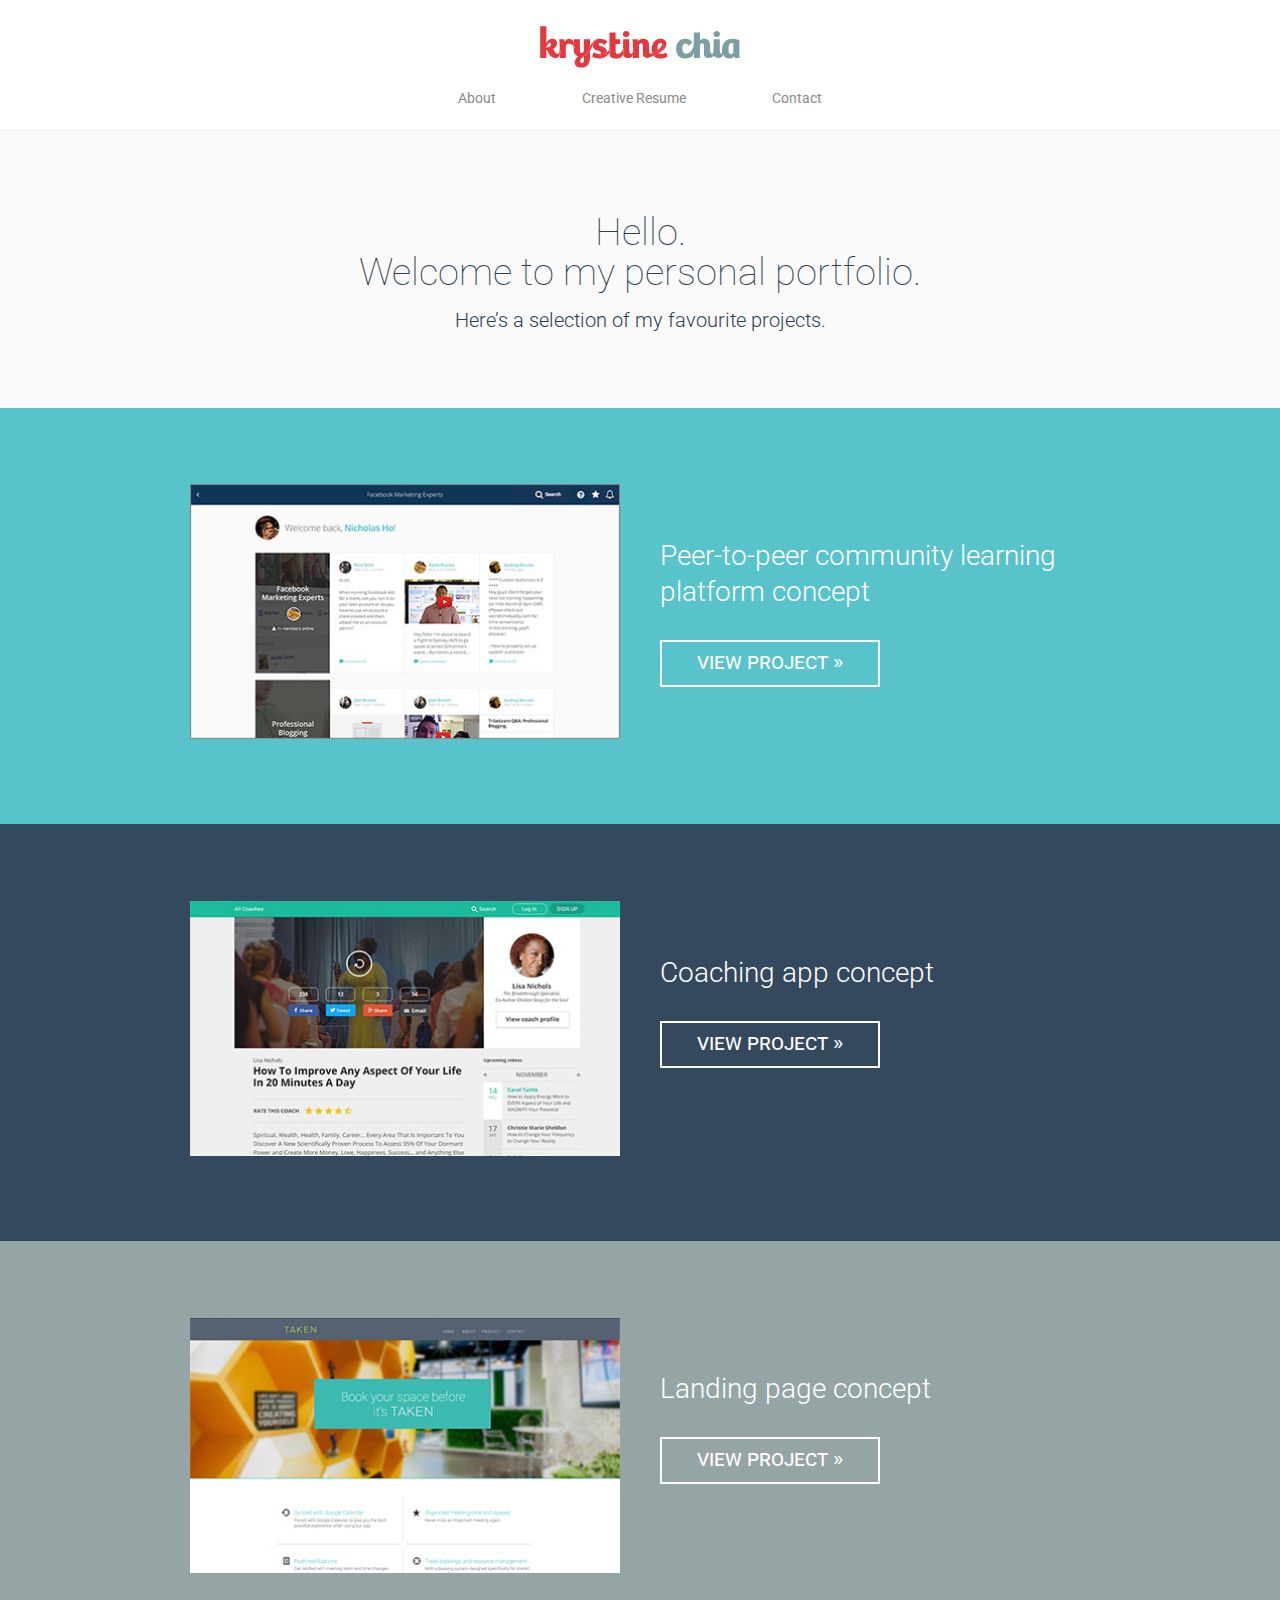
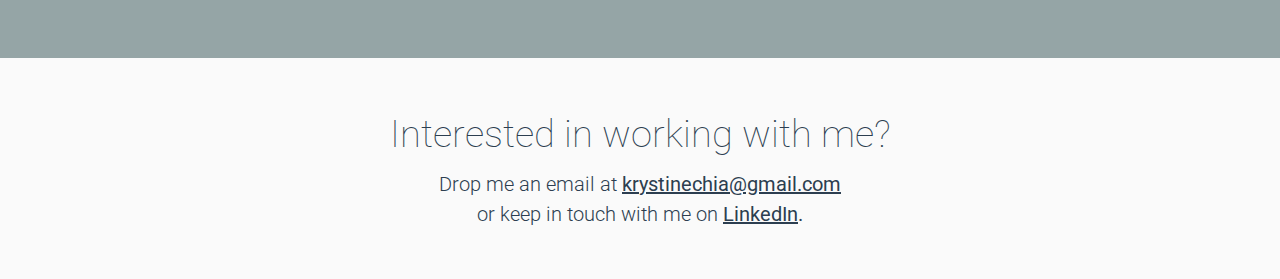
==== index.html @ 2ba866c7 "Added site" ====
<!doctype html>
<html>
  <head>
    <meta charset="utf-8">
    <meta http-equiv="X-UA-Compatible" content="chrome=1">
    <title>Krystine Chia's Portfolio</title>

    <link rel="stylesheet" href="stylesheets/style.css">

    <meta name="viewport" content="width=device-width">
    <!--[if lt IE 9]>
    <script src="//html5shiv.googlecode.com/svn/trunk/html5.js"></script>
    <![endif]-->
  </head>
  <body>




  <div class="wrapper">

    <div class="header">

      <div class="center">

        <div class="header-nav">

          <a href="http://www.krystinechia.com"><img src="/assets/images/name.svg" class="header-logo"></a>

          <ul>

            <li><a href="about">About</a></li>

            <li><a href="resume">Creative Resume</a></li>

            <li><a href="contact">Contact</a></li>

          </ul>

        </div>

      </div>

    </div>



    <div class="intro">

      <div class="center">

        <h1>Hello.<span>Welcome to my personal portfolio.</span></h1>

        <h3>Here’s a selection of my favourite projects.</h3>

      </div>

    </div>



    <div class="project community-platform">

      <div class="container">


        <div class="col-left">

        <img src="/assets/images/project-1.jpg"></img>

        </div>


        <div class="col-right">

          <h2>Peer-to-peer community learning platform concept</h2>

          <a href="/community-platform"><div class="viewbtn">view project &raquo;</div></a>
          
        </div>


      </div>

    </div>




    <div class="project coaching-app">

      <div class="container">


        <div class="col-left">

          <img src="/assets/images/project-2.jpg">

        </div>


        <div class="col-right">

          <h2>Coaching app concept</h2>

          <a href="/coaching-app"><div class="viewbtn">view project &raquo;</div></a>

        </div>


      </div>

    </div>


    <div class="project landing-page">

      <div class="container">


        <div class="col-left">

          <img src="/assets/images/project-3.jpg">

        </div>


        <div class="col-right title">

            <h2>Landing page concept</h2>

            <a href="/landing-page"><div class="viewbtn">view project &raquo;</div></a>

        </div>


      </div>

    </div>


    <div class="contact">

      <h1>Interested in working with me?</h1>

      <h3>Drop me an email at <span class="bold"><a href="mailto:krystinechia@gmail.com" target="_self">krystinechia@gmail.com</a></span><br>or keep in touch with me on <span class="bold"><a href="https://my.linkedin.com/in/krystine-chia-1a498068" target="_blank">LinkedIn</a>.</span></h3>

    </div>

    






  </div>




    
  </body>
</html>
---- stylesheets/style.css ----
@import url(https://fonts.googleapis.com/css?family=Roboto:100,200,300,400,100italic,300italic);
@import "style.css" screen;
/* Font Variables */
/*************************** DO NOT CHANGE ANYTHING FROM HERE ***************************/
/*************************** DO NOT CHANGE ANYTHING FROM HERE ***************************/
/*************************** Mixins ***************************/
/* line 41, sass/style.scss */
html > body {
  background-color: #fafafa;
  width: 100%;
  font-family: "Roboto", sans-serif;
  font-style: normal;
  font-size: 16px;
  font-size: 1.6rem;
  margin: 0;
  line-height: 160%;
  filter: normal;
  -webkit-font-smoothing: antialiased !important;
  -moz-osx-font-smoothing: grayscale;
}

/* line 57, sass/style.scss */
span {
  display: block;
}

/* line 61, sass/style.scss */
h1 {
  font-size: 28px;
  font-size: 28/strip-units(16px)rem;
  line-height: 32px;
  font-weight: 100;
  color: #2c3e50;
}
@media screen and (min-width: 768px) {
  /* line 61, sass/style.scss */
  h1 {
    font-size: 34px;
    font-size: 34/strip-units(16px)rem;
    line-height: 36px;
  }
}
@media screen and (min-width: 980px) {
  /* line 61, sass/style.scss */
  h1 {
    font-size: 38px;
    font-size: 38/strip-units(16px)rem;
    line-height: 40px;
  }
}

/* line 78, sass/style.scss */
h2 {
  font-size: 18px;
  font-size: 18/strip-units(16px)rem;
  line-height: 30px;
  font-weight: 300;
  color: #FFF;
}
@media screen and (min-width: 768px) {
  /* line 78, sass/style.scss */
  h2 {
    font-size: 26px;
    font-size: 26/strip-units(16px)rem;
    line-height: 32px;
  }
}
@media screen and (min-width: 980px) {
  /* line 78, sass/style.scss */
  h2 {
    font-size: 28px;
    font-size: 28/strip-units(16px)rem;
    line-height: 36px;
  }
}

/* line 96, sass/style.scss */
h3 {
  font-size: 16px;
  font-size: 16/strip-units(16px)rem;
  line-height: 24px !important;
  font-weight: 300;
  color: #2c3e50;
}
@media screen and (min-width: 980px) {
  /* line 96, sass/style.scss */
  h3 {
    font-size: 20px;
    font-size: 20/strip-units(16px)rem;
    line-height: 28px;
  }
}

/* line 108, sass/style.scss */
h4 {
  font-size: 14px;
  font-size: 14/strip-units(16px)rem;
  line-height: 20px;
  font-weight: 300;
  color: #2c3e50;
}

/* line 115, sass/style.scss */
p {
  font-size: 16px;
  font-size: 16/strip-units(16px)rem;
  line-height: 24px;
  font-weight: 300;
  color: #2c3e50;
}
@media screen and (min-width: 980px) {
  /* line 115, sass/style.scss */
  p {
    font-size: 20px;
    font-size: 20/strip-units(16px)rem;
    line-height: 28px;
  }
}

/* line 127, sass/style.scss */
.wrapper {
  width: 100%;
}

/* line 131, sass/style.scss */
.coming-soon {
  font-size: 60px;
  font-size: 60/strip-units(16px)rem;
  font-weight: 100;
  color: #FFF;
  width: 100%;
  text-align: center;
  padding: 35% 0;
}

/* line 140, sass/style.scss */
.header {
  height: 125px;
  background: #FFF;
  border-bottom: 1px #ebebeb solid;
}
@media screen and (min-width: 480px) {
  /* line 140, sass/style.scss */
  .header {
    height: 130px;
  }
}

/* line 150, sass/style.scss */
.header-nav {
  width: 315px;
  margin: 0 auto;
}
@media screen and (min-width: 480px) {
  /* line 150, sass/style.scss */
  .header-nav {
    width: 450px;
  }
}
/* line 158, sass/style.scss */
.header-nav ul {
  display: flex;
  padding-left: 0;
  margin: 10px auto;
}
/* line 163, sass/style.scss */
.header-nav ul li {
  display: inline;
  font-size: 12px;
  font-size: 12/strip-units(16px)rem;
  margin: 0 auto;
  padding: 0 20px 0 20px;
}
@media screen and (min-width: 480px) {
  /* line 163, sass/style.scss */
  .header-nav ul li {
    padding: 0 30px 0 30px;
    font-size: 14px;
    font-size: 14/strip-units(16px)rem;
  }
}
/* line 174, sass/style.scss */
.header-nav ul li a {
  text-decoration: none;
  color: #8a8a8a;
  font-weight: 400;
}
/* line 180, sass/style.scss */
.header-nav ul li a:hover {
  text-decoration: underline;
  color: #34495e;
}
/* line 187, sass/style.scss */
.header-nav img.header-logo {
  position: relative;
  display: block;
  margin: 0 auto;
  padding: 20px 0 0 0;
  width: 60%;
}
@media screen and (min-width: 480px) {
  /* line 187, sass/style.scss */
  .header-nav img.header-logo {
    width: 200px;
    padding: 25px 0 0 0;
  }
}

@media screen and (min-width: 980px) {
  /* line 202, sass/style.scss */
  .center {
    width: 980px;
    margin: 0 auto;
  }
}

/* line 209, sass/style.scss */
.intro {
  text-align: center;
  padding: 4.36681% 20px 4.36681% 20px;
}
/* line 213, sass/style.scss */
.intro h3 {
  margin-top: -10px;
}

/* line 218, sass/style.scss */
.viewbtn {
  font-size: 22px;
  font-size: 22/strip-units(16px)rem;
  color: #FFF;
  width: 220px;
  height: 47px;
  border: 2px solid #FFF;
  text-align: center;
  font-variant: small-caps;
  vertical-align: middle;
  margin-top: 30px;
  -webkit-transition: all 0.3s;
  -moz-transition: all 0.3s;
  -o-transition: all 0.3s;
  transition: all 0.3s;
  -webkit-box-sizing: border-box;
  -moz-box-sizing: border-box;
  box-sizing: border-box;
}
@media screen and (max-width: 480px) {
  /* line 218, sass/style.scss */
  .viewbtn {
    margin: 0 auto;
  }
}
/* line 235, sass/style.scss */
.viewbtn:hover {
  text-decoration: none;
  background: #FFF;
  color: #2c3e50;
}

/* line 242, sass/style.scss */
.viewbtn-projects {
  font-size: 22px;
  font-size: 22/strip-units(16px)rem;
  color: #FFF;
  width: 220px;
  height: 47px;
  border: 2px solid #FFF;
  text-align: center;
  font-variant: small-caps;
  margin-top: 30px;
  text-decoration: none !important;
  display: block;
  margin: 100px auto 60px;
  -webkit-transition: all 0.3s;
  -moz-transition: all 0.3s;
  -o-transition: all 0.3s;
  transition: all 0.3s;
  -webkit-box-sizing: border-box;
  -moz-box-sizing: border-box;
  box-sizing: border-box;
}
/* line 256, sass/style.scss */
.viewbtn-projects:hover {
  text-decoration: none !important;
  background: #FFF;
  color: #2c3e50;
}

/* line 263, sass/style.scss */
.viewbtn-about {
  font-size: 22px;
  font-size: 22/strip-units(16px)rem;
  color: #2c3e50;
  width: 220px;
  height: 47px;
  border: 2px solid #2c3e50;
  text-align: center;
  font-variant: small-caps;
  margin-top: 30px;
  text-decoration: none !important;
  display: block;
  margin: 60px auto;
  -webkit-transition: all 0.3s;
  -moz-transition: all 0.3s;
  -o-transition: all 0.3s;
  transition: all 0.3s;
  -webkit-box-sizing: border-box;
  -moz-box-sizing: border-box;
  box-sizing: border-box;
}
/* line 277, sass/style.scss */
.viewbtn-about:hover {
  text-decoration: none !important;
  background: #2c3e50;
  color: #FFF;
}

/* line 284, sass/style.scss */
.bold {
  font-weight: 400;
  display: inline;
}

/* line 289, sass/style.scss */
.nomargin {
  margin: 0 !important;
}

/* line 295, sass/style.scss */
.about a {
  text-decoration: none;
}
/* line 299, sass/style.scss */
.about p {
  text-align: center;
}

/* line 305, sass/style.scss */
.project {
  width: 100%;
  height: auto;
  padding: 17% 0 17% 0;
}
/* line 310, sass/style.scss */
.project img {
  width: 100%;
}
@media screen and (min-width: 768px) {
  /* line 305, sass/style.scss */
  .project {
    padding: 9% 0 0 0;
    height: 260px;
  }
}
@media screen and (min-width: 980px) {
  /* line 305, sass/style.scss */
  .project {
    padding: 6% 0 0 0;
    height: 340px;
  }
}

/* line 325, sass/style.scss */
.community-platform {
  background: #58c3cb;
}

/* line 329, sass/style.scss */
.coaching-app {
  background: #34495e;
}

/* line 333, sass/style.scss */
.landing-page {
  background: #95a5a6;
}

/* line 337, sass/style.scss */
.container {
  width: 100%;
  margin: 0 auto;
}
@media screen and (min-width: 980px) {
  /* line 337, sass/style.scss */
  .container {
    width: 980px;
  }
}

/* line 346, sass/style.scss */
.col-left {
  width: 100%;
  padding: 0 20px 0 20px;
  -webkit-box-sizing: border-box;
  -moz-box-sizing: border-box;
  box-sizing: border-box;
}
@media screen and (min-width: 480px) {
  /* line 346, sass/style.scss */
  .col-left {
    width: 50%;
    float: left;
    padding: 0 20px 0 40px;
  }
}

/* line 358, sass/style.scss */
.col-right {
  width: 100%;
  -webkit-box-sizing: border-box;
  -moz-box-sizing: border-box;
  box-sizing: border-box;
  padding: 0 20px 0 20px;
}
/* line 363, sass/style.scss */
.col-right h2 {
  text-align: center;
}
/* line 367, sass/style.scss */
.col-right a {
  text-decoration: none;
}
@media screen and (min-width: 480px) {
  /* line 358, sass/style.scss */
  .col-right {
    width: 50%;
    display: inline-block;
    padding: 0 40px 0 20px;
  }
  /* line 376, sass/style.scss */
  .col-right h2 {
    text-align: left;
  }
}
@media screen and (min-width: 980px) {
  /* line 382, sass/style.scss */
  .col-right h2 {
    padding-top: 30px;
  }
}

/* line 388, sass/style.scss */
.contact {
  text-align: center;
  width: 300px;
  margin: 0 auto;
  padding: 30px 0 30px;
}
@media screen and (min-width: 480px) {
  /* line 388, sass/style.scss */
  .contact {
    width: 100%;
  }
}
/* line 398, sass/style.scss */
.contact h3 {
  line-height: 30px !important;
  margin-top: -10px;
}
/* line 402, sass/style.scss */
.contact h3 a {
  color: #2c3e50;
}
/* line 406, sass/style.scss */
.contact h3 a:hover {
  color: #527394;
}

/* line 412, sass/style.scss */
.about {
  text-align: center;
  padding: 50px 20px 0 20px;
}
@media screen and (min-width: 480px) {
  /* line 412, sass/style.scss */
  .about {
    padding: 4.36681% 20px 4.36681% 20px;
  }
}
/* line 420, sass/style.scss */
.about h3 {
  margin-top: -10px;
}
/* line 424, sass/style.scss */
.about img {
  width: 150px;
}

/* line 429, sass/style.scss */
.community-bg {
  background: #58c3cb;
  padding-top: 60px;
  padding-bottom: 20px;
}

/* line 435, sass/style.scss */
.coaching-bg {
  background: #34495e;
  padding-top: 60px;
  padding-bottom: 20px;
}

/* line 441, sass/style.scss */
.landing-bg {
  background: #95a5a6;
  padding-top: 60px;
  padding-bottom: 20px;
}

/* line 447, sass/style.scss */
.container-projects {
  width: 275px;
  margin: 0 auto;
  padding: 0 20px 0 20px;
}
/* line 452, sass/style.scss */
.container-projects a {
  text-decoration: none;
}
/* line 456, sass/style.scss */
.container-projects img {
  width: 100%;
  display: block;
  margin: 0 auto;
  padding-top: 100px;
}
/* line 463, sass/style.scss */
.container-projects h1 {
  margin: 0;
  text-align: center;
  color: #FFF;
  font-weight: 300;
}
/* line 470, sass/style.scss */
.container-projects p {
  color: #FFF;
  font-weight: 400;
}
@media screen and (min-width: 768px) {
  /* line 447, sass/style.scss */
  .container-projects {
    width: 600px;
  }
}

/* line 480, sass/style.scss */
.line {
  width: 100px;
  border-bottom: 1px solid #FFF;
  margin: 5px auto 40px;
  padding-top: 40px;
}

/* line 487, sass/style.scss */
.dark-line {
  width: 50px;
  border-bottom: 1px solid #2c3e50;
  margin: -10px 0 10px;
}

/* line 493, sass/style.scss */
.resume {
  padding: 30px 20px 60px 20px;
  width: 275px;
  margin: 0 auto;
}
@media screen and (min-width: 480px) {
  /* line 493, sass/style.scss */
  .resume {
    width: 600px;
    padding: 30px 0 80px;
  }
}
/* line 504, sass/style.scss */
.resume .experience h1 {
  padding-bottom: 0;
  margin-bottom: -10px;
}
/* line 509, sass/style.scss */
.resume .experience h3 {
  color: #2c3e50;
}
/* line 513, sass/style.scss */
.resume .experience h4 {
  padding-top: 30px;
  margin-bottom: -5px;
}
/* line 518, sass/style.scss */
.resume .experience p {
  padding: 0;
  margin: 10px 0 0 0;
}
/* line 525, sass/style.scss */
.resume .languages h1 {
  margin-top: 60px;
}
/* line 529, sass/style.scss */
.resume .languages h3 {
  margin: 0;
  padding: 0;
}
/* line 534, sass/style.scss */
.resume .languages p {
  margin: 0;
  padding: 0 0 20px;
}
/* line 541, sass/style.scss */
.resume .awards h1 {
  padding-bottom: 0;
  margin: 40px 0 -10px;
}
/* line 546, sass/style.scss */
.resume .awards h4 {
  padding-top: 30px;
  margin-bottom: -5px;
}
/* line 551, sass/style.scss */
.resume .awards p {
  margin: 0;
  padding: 0;
}
/* line 558, sass/style.scss */
.resume .education h1 {
  padding-bottom: 0;
  margin: 60px 0 -10px;
}
/* line 563, sass/style.scss */
.resume .education h3 {
  color: #2c3e50;
  display: block;
}
/* line 568, sass/style.scss */
.resume .education h4 {
  padding-top: 30px;
  margin-bottom: -5px;
}
/* line 573, sass/style.scss */
.resume .education p {
  padding: 0;
  margin: 10px 0 -10px 0;
}
/* line 580, sass/style.scss */
.resume .interests h1 {
  padding-bottom: 0;
  margin: 60px 0 30px;
}
/* line 585, sass/style.scss */
.resume .interests li {
  font-size: 16px;
  font-size: 16/strip-units(16px)rem;
  line-height: 24px;
  font-weight: 300;
  color: #2c3e50;
}
@media screen and (min-width: 980px) {
  /* line 585, sass/style.scss */
  .resume .interests li {
    font-size: 20px;
    font-size: 20/strip-units(16px)rem;
    line-height: 28px;
  }
}
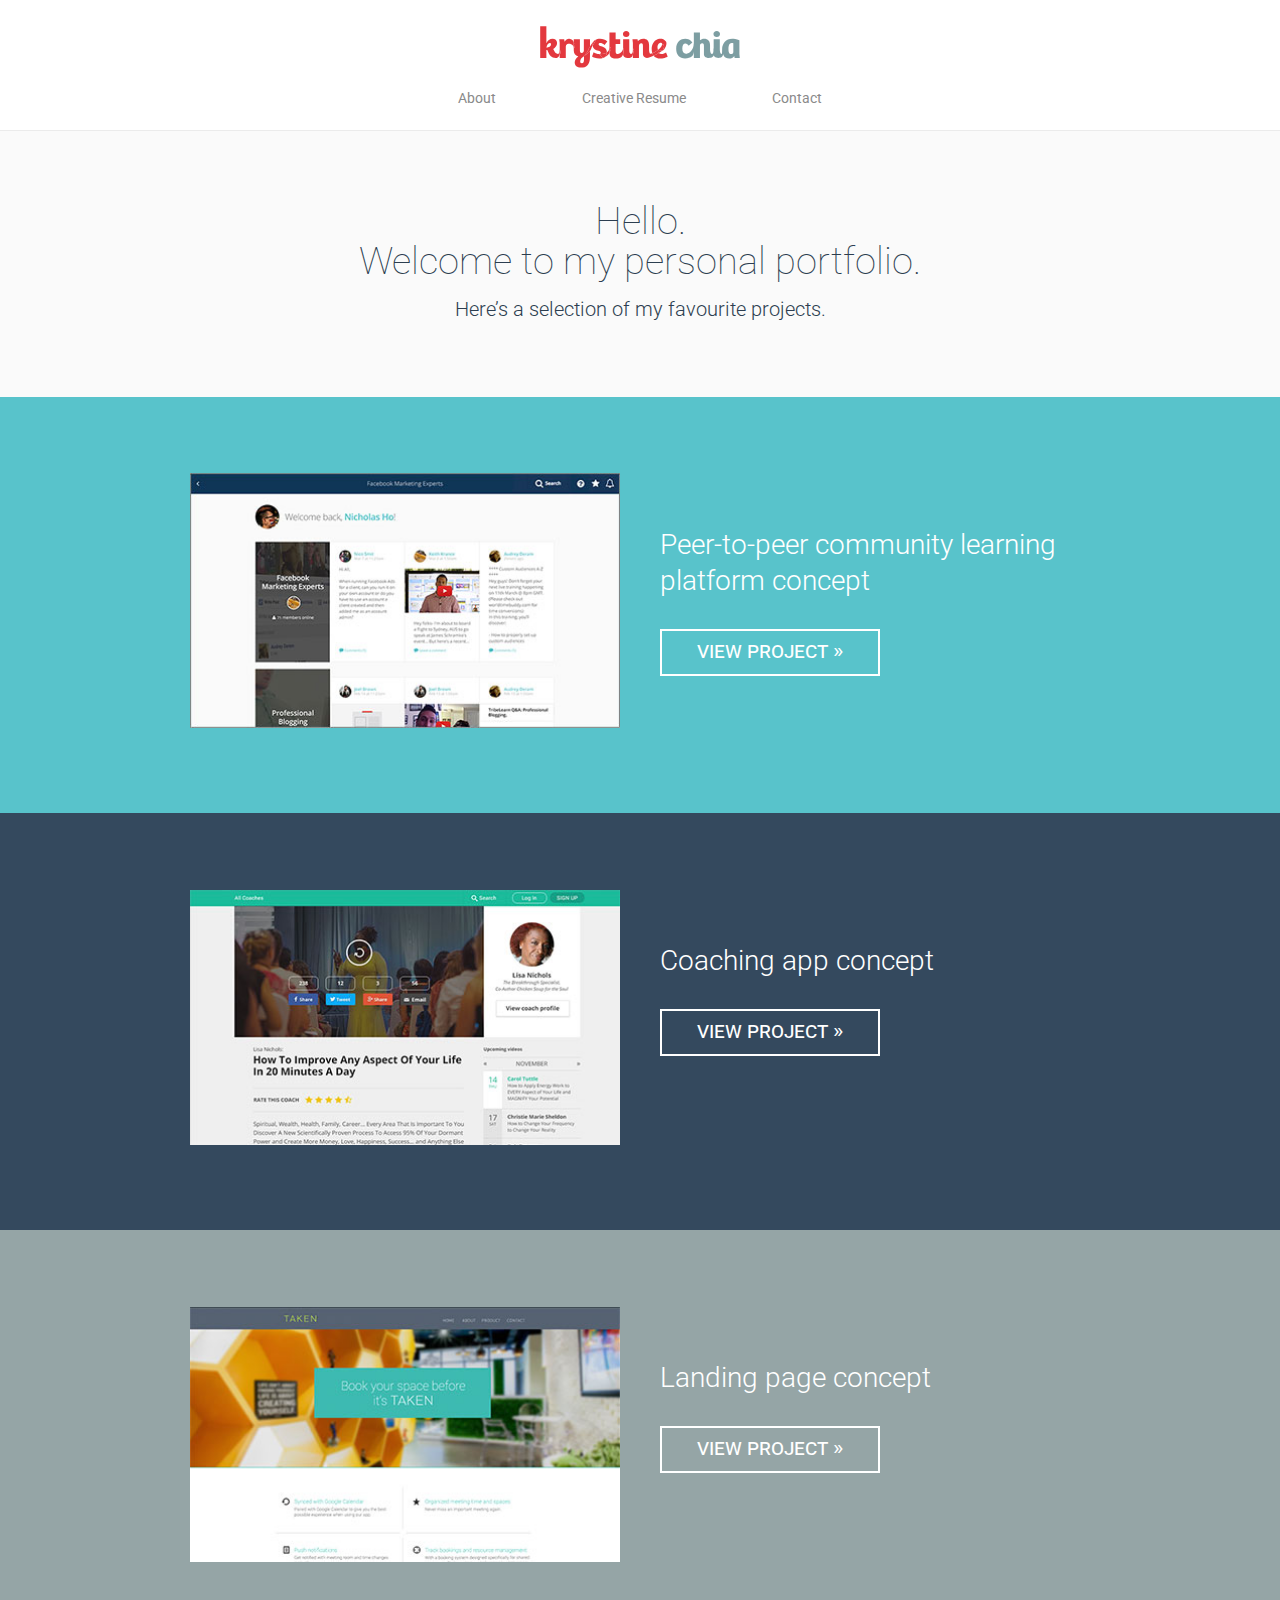
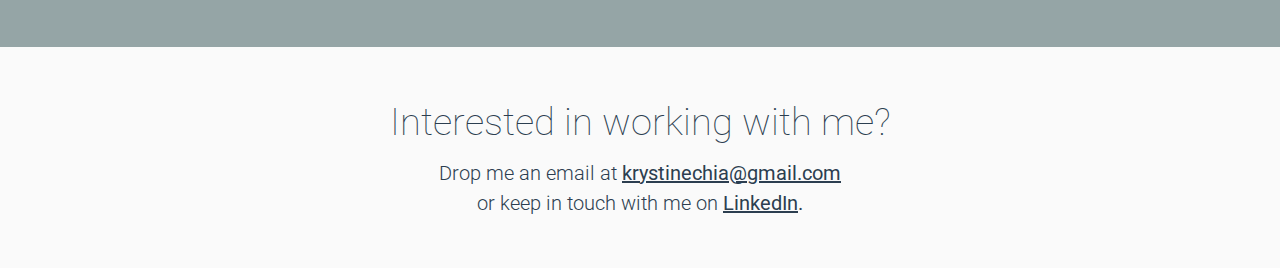
==== commit db33d569: "Added favicon" ====
--- a/index.html
+++ b/index.html
@@ -1,6 +1,21 @@
 <!doctype html>
 <html>
   <head>
+    <link rel="apple-touch-icon" sizes="57x57" href="/assets/images/favicon/apple-icon-57x57.png">
+    <link rel="apple-touch-icon" sizes="60x60" href="/assets/images/favicon/apple-icon-60x60.png">
+    <link rel="apple-touch-icon" sizes="72x72" href="/assets/images/favicon/apple-icon-72x72.png">
+    <link rel="apple-touch-icon" sizes="76x76" href="/assets/images/favicon/apple-icon-76x76.png">
+    <link rel="apple-touch-icon" sizes="114x114" href="/assets/images/favicon/apple-icon-114x114.png">
+    <link rel="apple-touch-icon" sizes="120x120" href="/assets/images/favicon/apple-icon-120x120.png">
+    <link rel="apple-touch-icon" sizes="144x144" href="/assets/images/favicon/apple-icon-144x144.png">
+    <link rel="apple-touch-icon" sizes="152x152" href="/assets/images/favicon/apple-icon-152x152.png">
+    <link rel="apple-touch-icon" sizes="180x180" href="/assets/images/favicon/apple-icon-180x180.png">
+    <link rel="icon" type="image/png" sizes="192x192"  href="/assets/images/favicon/android-icon-192x192.png">
+    <link rel="icon" type="image/png" sizes="32x32" href="/assets/images/favicon/favicon-32x32.png">
+    <link rel="icon" type="image/png" sizes="96x96" href="/assets/images/favicon/favicon-96x96.png">
+    <link rel="icon" type="image/png" sizes="16x16" href="/assets/images/favicon/favicon-16x16.png">
+
+
     <meta charset="utf-8">
     <meta http-equiv="X-UA-Compatible" content="chrome=1">
     <title>Krystine Chia's Portfolio</title>
--- a/stylesheets/style.css
+++ b/stylesheets/style.css
@@ -217,7 +217,7 @@
 /* line 209, sass/style.scss */
 .intro {
   text-align: center;
-  padding: 4.36681% 20px 4.36681% 20px;
+  padding: 3.49345% 20px 4.36681% 20px;
 }
 /* line 213, sass/style.scss */
 .intro h3 {
@@ -466,84 +466,95 @@
   color: #527394;
 }
 
-/* line 412, sass/style.scss */
+/* line 413, sass/style.scss */
+.btn a {
+  text-decoration: none;
+}
+
+/* line 418, sass/style.scss */
 .about {
   text-align: center;
   padding: 50px 20px 0 20px;
 }
 @media screen and (min-width: 480px) {
-  /* line 412, sass/style.scss */
+  /* line 418, sass/style.scss */
   .about {
     padding: 4.36681% 20px 4.36681% 20px;
   }
 }
-/* line 420, sass/style.scss */
+/* line 426, sass/style.scss */
 .about h3 {
   margin-top: -10px;
 }
-/* line 424, sass/style.scss */
+/* line 430, sass/style.scss */
 .about img {
   width: 150px;
 }
 
-/* line 429, sass/style.scss */
+/* line 435, sass/style.scss */
 .community-bg {
   background: #58c3cb;
   padding-top: 60px;
   padding-bottom: 20px;
 }
 
-/* line 435, sass/style.scss */
+/* line 441, sass/style.scss */
 .coaching-bg {
   background: #34495e;
   padding-top: 60px;
   padding-bottom: 20px;
 }
 
-/* line 441, sass/style.scss */
+/* line 447, sass/style.scss */
 .landing-bg {
   background: #95a5a6;
   padding-top: 60px;
   padding-bottom: 20px;
 }
 
-/* line 447, sass/style.scss */
+/* line 453, sass/style.scss */
 .container-projects {
-  width: 275px;
-  margin: 0 auto;
+  width: auto;
   padding: 0 20px 0 20px;
 }
-/* line 452, sass/style.scss */
+/* line 457, sass/style.scss */
 .container-projects a {
   text-decoration: none;
 }
-/* line 456, sass/style.scss */
+/* line 461, sass/style.scss */
 .container-projects img {
   width: 100%;
   display: block;
   margin: 0 auto;
   padding-top: 100px;
 }
-/* line 463, sass/style.scss */
+/* line 468, sass/style.scss */
 .container-projects h1 {
   margin: 0;
   text-align: center;
   color: #FFF;
   font-weight: 300;
 }
-/* line 470, sass/style.scss */
+/* line 475, sass/style.scss */
 .container-projects p {
   color: #FFF;
   font-weight: 400;
 }
+@media screen and (min-width: 480px) {
+  /* line 453, sass/style.scss */
+  .container-projects {
+    width: 480px;
+    margin: 0 auto;
+  }
+}
 @media screen and (min-width: 768px) {
-  /* line 447, sass/style.scss */
+  /* line 453, sass/style.scss */
   .container-projects {
     width: 600px;
   }
 }
 
-/* line 480, sass/style.scss */
+/* line 490, sass/style.scss */
 .line {
   width: 100px;
   border-bottom: 1px solid #FFF;
@@ -551,100 +562,100 @@
   padding-top: 40px;
 }
 
-/* line 487, sass/style.scss */
+/* line 497, sass/style.scss */
 .dark-line {
   width: 50px;
   border-bottom: 1px solid #2c3e50;
   margin: -10px 0 10px;
 }
 
-/* line 493, sass/style.scss */
+/* line 503, sass/style.scss */
 .resume {
-  padding: 30px 20px 60px 20px;
-  width: 275px;
-  margin: 0 auto;
-}
-@media screen and (min-width: 480px) {
-  /* line 493, sass/style.scss */
+  padding: 30px 20px 0 20px;
+  width: auto;
+}
+@media screen and (min-width: 480px) {
+  /* line 503, sass/style.scss */
   .resume {
     width: 600px;
-    padding: 30px 0 80px;
-  }
-}
-/* line 504, sass/style.scss */
+    padding: 30px 0 20px;
+    margin: 0 auto;
+  }
+}
+/* line 514, sass/style.scss */
 .resume .experience h1 {
   padding-bottom: 0;
   margin-bottom: -10px;
 }
-/* line 509, sass/style.scss */
+/* line 519, sass/style.scss */
 .resume .experience h3 {
   color: #2c3e50;
 }
-/* line 513, sass/style.scss */
+/* line 523, sass/style.scss */
 .resume .experience h4 {
   padding-top: 30px;
   margin-bottom: -5px;
 }
-/* line 518, sass/style.scss */
+/* line 528, sass/style.scss */
 .resume .experience p {
   padding: 0;
   margin: 10px 0 0 0;
 }
-/* line 525, sass/style.scss */
+/* line 535, sass/style.scss */
 .resume .languages h1 {
   margin-top: 60px;
 }
-/* line 529, sass/style.scss */
+/* line 539, sass/style.scss */
 .resume .languages h3 {
   margin: 0;
   padding: 0;
 }
-/* line 534, sass/style.scss */
+/* line 544, sass/style.scss */
 .resume .languages p {
   margin: 0;
   padding: 0 0 20px;
 }
-/* line 541, sass/style.scss */
+/* line 551, sass/style.scss */
 .resume .awards h1 {
   padding-bottom: 0;
   margin: 40px 0 -10px;
 }
-/* line 546, sass/style.scss */
+/* line 556, sass/style.scss */
 .resume .awards h4 {
   padding-top: 30px;
   margin-bottom: -5px;
 }
-/* line 551, sass/style.scss */
+/* line 561, sass/style.scss */
 .resume .awards p {
   margin: 0;
   padding: 0;
 }
-/* line 558, sass/style.scss */
+/* line 568, sass/style.scss */
 .resume .education h1 {
   padding-bottom: 0;
   margin: 60px 0 -10px;
 }
-/* line 563, sass/style.scss */
+/* line 573, sass/style.scss */
 .resume .education h3 {
   color: #2c3e50;
   display: block;
 }
-/* line 568, sass/style.scss */
+/* line 578, sass/style.scss */
 .resume .education h4 {
   padding-top: 30px;
   margin-bottom: -5px;
 }
-/* line 573, sass/style.scss */
+/* line 583, sass/style.scss */
 .resume .education p {
   padding: 0;
   margin: 10px 0 -10px 0;
 }
-/* line 580, sass/style.scss */
+/* line 590, sass/style.scss */
 .resume .interests h1 {
   padding-bottom: 0;
   margin: 60px 0 30px;
 }
-/* line 585, sass/style.scss */
+/* line 595, sass/style.scss */
 .resume .interests li {
   font-size: 16px;
   font-size: 16/strip-units(16px)rem;
@@ -653,7 +664,7 @@
   color: #2c3e50;
 }
 @media screen and (min-width: 980px) {
-  /* line 585, sass/style.scss */
+  /* line 595, sass/style.scss */
   .resume .interests li {
     font-size: 20px;
     font-size: 20/strip-units(16px)rem;
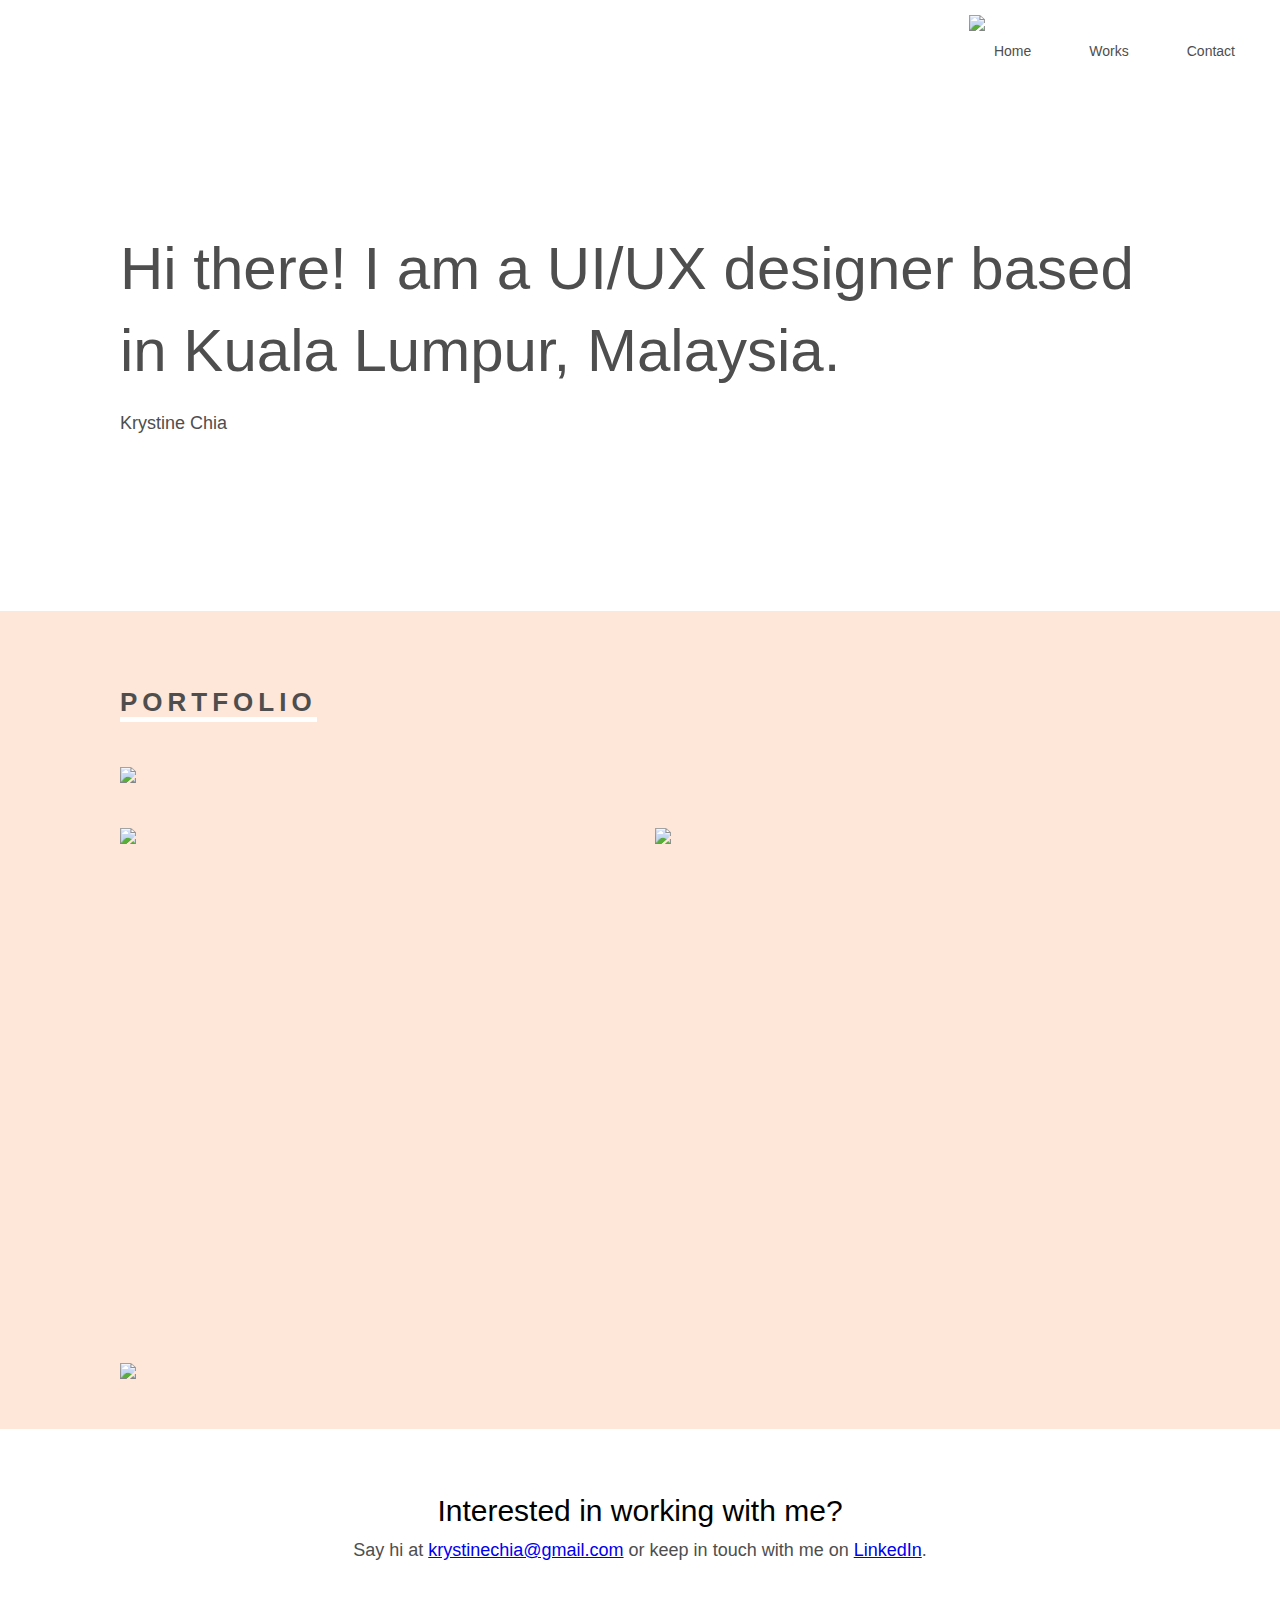
==== commit b1627029: "New site in progress" ====
--- a/index.html
+++ b/index.html
@@ -23,6 +23,15 @@
     <link rel="stylesheet" href="stylesheets/style.css">
 
     <meta name="viewport" content="width=device-width">
+
+    <meta property="og:image" content="http://krystinechia.com/assets/images/fb-image.jpg">
+    <meta property="og:title" content="Krystine Chia's Portfolio"/>
+    <meta property="og:url" content="http://krystinechia.com"/>
+    <meta property="og:site_name" content="Krystine Chia's Portfolio"/>
+    <meta property="og:type" content="website"/>
+
+
+
     <!--[if lt IE 9]>
     <script src="//html5shiv.googlecode.com/svn/trunk/html5.js"></script>
     <![endif]-->
@@ -36,25 +45,21 @@
 
     <div class="header">
 
-      <div class="center">
-
         <div class="header-nav">
 
-          <a href="http://www.krystinechia.com"><img src="/assets/images/name.svg" class="header-logo"></a>
+          <a href="http://krystinechia.github.io"><img src="/assets/images/name.svg" class="header-logo"></a>
 
           <ul>
 
-            <li><a href="about">About</a></li>
+            <li><a href="home">Home</a></li>
 
-            <li><a href="resume">Creative Resume</a></li>
+            <li><a href="works">Works</a></li>
 
             <li><a href="contact">Contact</a></li>
 
           </ul>
 
         </div>
-
-      </div>
 
     </div>
 
@@ -64,9 +69,8 @@
 
       <div class="center">
 
-        <h1>Hello.<span>Welcome to my personal portfolio.</span></h1>
-
-        <h3>Here’s a selection of my favourite projects.</h3>
+        <h1 class="nomargin">Hi there! I am a UI/UX designer based in Kuala Lumpur, Malaysia.</h1>
+        <p>Krystine Chia</p>
 
       </div>
 
@@ -74,79 +78,69 @@
 
 
 
-    <div class="project community-platform">
+    <div class="portfolio">
 
-      <div class="container">
+      <div class="center">
+
+        <h3><span class="header-underline">PORTFOLIO</span></h3>
 
 
-        <div class="col-left">
+          <a href="/tribelearn"><div class="container">
+          
+            <img src="/Users/kryst/Documents/krystinechia.github.io/assets/images/port-1.png" class="image">
 
-        <img src="/assets/images/project-1.jpg"></img>
+              <div class="overlay"> 
 
-        </div>
+                <div class="text"><h3 class="white"><span class="header-underline">TRIBELEARN</span>  &raquo</h3></div>
+
+              </div>
+
+          </div></a>
 
 
-        <div class="col-right">
 
-          <h2>Peer-to-peer community learning platform concept</h2>
+          <a href="/coaching-app"><div class="container-half">
 
-          <a href="/community-platform"><div class="viewbtn">view project &raquo;</div></a>
-          
-        </div>
+            <img src="/Users/kryst/Documents/krystinechia.github.io/assets/images/port-2.png" class="image-half">
 
+                <div class="overlay"> 
 
-      </div>
+                    <div class="text"><h3 class="white"><span class="header-underline">COACHING APP</span>  &raquo</h3></div>
 
-    </div>
+                </div>
+
+          </div></a>
 
 
 
 
-    <div class="project coaching-app">
+          <a href="/sleepsound"><div class="container-half right">
 
-      <div class="container">
+            <img src="/Users/kryst/Documents/krystinechia.github.io/assets/images/port-3.png" class="image-half">
+
+                <div class="overlay"> 
+
+                  <div class="text"><h3 class="white"><span class="header-underline">SLEEPSOUND</span>  &raquo</h3></div>
+
+                </div>
+
+          </div></a>
 
 
-        <div class="col-left">
-
-          <img src="/assets/images/project-2.jpg">
-
-        </div>
 
 
-        <div class="col-right">
+          <a href="/additional-projects"><div class="container">
+          
+            <img src="/Users/kryst/Documents/krystinechia.github.io/assets/images/port-4.png" class="image">
 
-          <h2>Coaching app concept</h2>
+              <div class="overlay"> 
 
-          <a href="/coaching-app"><div class="viewbtn">view project &raquo;</div></a>
+                <div class="text"><h3 class="white"><span class="header-underline">ADDITIONAL PROJECTS</span>  &raquo</h3></div>
 
-        </div>
+              </div>
 
+          </div></a>
 
-      </div>
-
-    </div>
-
-
-    <div class="project landing-page">
-
-      <div class="container">
-
-
-        <div class="col-left">
-
-          <img src="/assets/images/project-3.jpg">
-
-        </div>
-
-
-        <div class="col-right title">
-
-            <h2>Landing page concept</h2>
-
-            <a href="/landing-page"><div class="viewbtn">view project &raquo;</div></a>
-
-        </div>
 
 
       </div>
@@ -156,13 +150,16 @@
 
     <div class="contact">
 
-      <h1>Interested in working with me?</h1>
+      <div class="center">
 
-      <h3>Drop me an email at <span class="bold"><a href="mailto:krystinechia@gmail.com" target="_self">krystinechia@gmail.com</a></span><br>or keep in touch with me on <span class="bold"><a href="https://my.linkedin.com/in/krystine-chia-1a498068" target="_blank">LinkedIn</a>.</span></h3>
+        <h2 class="nomargin">Interested in working with me?</h2>
+
+        <p class="nomargin">Say hi at <span class="bold"><a href="mailto:krystinechia@gmail.com" target="_self">krystinechia@gmail.com</a> or keep in touch with me on <span class="bold"><a href="https://my.linkedin.com/in/krystine-chia-1a498068" target="_blank">LinkedIn</a>.</span></p>
+
+      </div>
 
     </div>
-
-    
+  
 
 
 
--- a/stylesheets/style.css
+++ b/stylesheets/style.css
@@ -1,673 +1,232 @@
-@import url(https://fonts.googleapis.com/css?family=Roboto:100,200,300,400,100italic,300italic);
+@import url(https://fonts.googleapis.com/css?family=Open+Sans: 100,300,400,700);
 @import "style.css" screen;
 /* Font Variables */
 /*************************** DO NOT CHANGE ANYTHING FROM HERE ***************************/
 /*************************** DO NOT CHANGE ANYTHING FROM HERE ***************************/
 /*************************** Mixins ***************************/
-/* line 41, sass/style.scss */
 html > body {
   background-color: #fafafa;
   width: 100%;
-  font-family: "Roboto", sans-serif;
+  font-family: "Open Sans", sans-serif;
   font-style: normal;
-  font-size: 16px;
-  font-size: 1.6rem;
+  font-size: 18px;
+  font-size: 1.8rem;
   margin: 0;
-  line-height: 160%;
+  line-height: 150%;
   filter: normal;
   -webkit-font-smoothing: antialiased !important;
   -moz-osx-font-smoothing: grayscale;
 }
 
-/* line 57, sass/style.scss */
 span {
-  display: block;
-}
-
-/* line 61, sass/style.scss */
+  display: inline;
+}
+
 h1 {
-  font-size: 28px;
-  font-size: 28/strip-units(16px)rem;
-  line-height: 32px;
-  font-weight: 100;
-  color: #2c3e50;
-}
-@media screen and (min-width: 768px) {
-  /* line 61, sass/style.scss */
-  h1 {
-    font-size: 34px;
-    font-size: 34/strip-units(16px)rem;
-    line-height: 36px;
-  }
-}
-@media screen and (min-width: 980px) {
-  /* line 61, sass/style.scss */
-  h1 {
-    font-size: 38px;
-    font-size: 38/strip-units(16px)rem;
-    line-height: 40px;
-  }
-}
-
-/* line 78, sass/style.scss */
+  font-size: 60px;
+  font-size: 60/strip-units(16px)rem;
+  line-height: 82px;
+  font-weight: 300;
+  color: #4e4e4e;
+}
+
 h2 {
+  font-size: 30px;
+  font-size: 30/strip-units(16px)rem;
+  font-weight: 300;
+}
+
+h3 {
+  font-size: 26px;
+  font-size: 26/strip-units(16px)rem;
+  line-height: 30px;
+  font-weight: 700;
+  color: #4e4e4e;
+  letter-spacing: 5px;
+}
+
+p {
   font-size: 18px;
   font-size: 18/strip-units(16px)rem;
-  line-height: 30px;
-  font-weight: 300;
-  color: #FFF;
-}
-@media screen and (min-width: 768px) {
-  /* line 78, sass/style.scss */
-  h2 {
-    font-size: 26px;
-    font-size: 26/strip-units(16px)rem;
-    line-height: 32px;
+  line-height: 27px;
+  font-weight: 300;
+  color: #4e4e4e;
+}
+
+.nomargin {
+  margin: 0 !important;
+}
+
+.wrapper {
+  width: 100%;
+  background: #FFF;
+}
+
+.header {
+  height: 60px;
+  background: #FFF;
+}
+
+@media screen and (min-width: 480px) {
+  .header {
+    height: 72px;
   }
 }
-@media screen and (min-width: 980px) {
-  /* line 78, sass/style.scss */
-  h2 {
-    font-size: 28px;
-    font-size: 28/strip-units(16px)rem;
-    line-height: 36px;
-  }
-}
-
-/* line 96, sass/style.scss */
-h3 {
-  font-size: 16px;
-  font-size: 16/strip-units(16px)rem;
-  line-height: 24px !important;
-  font-weight: 300;
-  color: #2c3e50;
-}
-@media screen and (min-width: 980px) {
-  /* line 96, sass/style.scss */
-  h3 {
-    font-size: 20px;
-    font-size: 20/strip-units(16px)rem;
-    line-height: 28px;
-  }
-}
-
-/* line 108, sass/style.scss */
-h4 {
+
+.header-nav {
+  width: auto;
+  float: right;
+  padding-right: 20px;
+}
+
+.header-nav ul {
+  padding-left: 0;
+  margin: -18px auto;
+}
+
+.header-nav ul li {
+  display: inline;
   font-size: 14px;
   font-size: 14/strip-units(16px)rem;
-  line-height: 20px;
-  font-weight: 300;
-  color: #2c3e50;
-}
-
-/* line 115, sass/style.scss */
-p {
-  font-size: 16px;
-  font-size: 16/strip-units(16px)rem;
-  line-height: 24px;
-  font-weight: 300;
-  color: #2c3e50;
-}
-@media screen and (min-width: 980px) {
-  /* line 115, sass/style.scss */
-  p {
-    font-size: 20px;
-    font-size: 20/strip-units(16px)rem;
-    line-height: 28px;
-  }
-}
-
-/* line 127, sass/style.scss */
-.wrapper {
-  width: 100%;
-}
-
-/* line 131, sass/style.scss */
-.coming-soon {
-  font-size: 60px;
-  font-size: 60/strip-units(16px)rem;
-  font-weight: 100;
-  color: #FFF;
-  width: 100%;
-  text-align: center;
-  padding: 35% 0;
-}
-
-/* line 140, sass/style.scss */
-.header {
-  height: 125px;
-  background: #FFF;
-  border-bottom: 1px #ebebeb solid;
-}
+  margin: 0;
+  padding: 0 20px 0 20px;
+}
+
 @media screen and (min-width: 480px) {
-  /* line 140, sass/style.scss */
-  .header {
-    height: 130px;
-  }
-}
-
-/* line 150, sass/style.scss */
-.header-nav {
-  width: 315px;
-  margin: 0 auto;
-}
-@media screen and (min-width: 480px) {
-  /* line 150, sass/style.scss */
-  .header-nav {
-    width: 450px;
-  }
-}
-/* line 158, sass/style.scss */
-.header-nav ul {
-  display: flex;
-  padding-left: 0;
-  margin: 10px auto;
-}
-/* line 163, sass/style.scss */
-.header-nav ul li {
-  display: inline;
-  font-size: 12px;
-  font-size: 12/strip-units(16px)rem;
-  margin: 0 auto;
-  padding: 0 20px 0 20px;
-}
-@media screen and (min-width: 480px) {
-  /* line 163, sass/style.scss */
   .header-nav ul li {
-    padding: 0 30px 0 30px;
+    padding: 0 25px 0 25px;
     font-size: 14px;
     font-size: 14/strip-units(16px)rem;
+    margin: 0;
   }
 }
-/* line 174, sass/style.scss */
+
 .header-nav ul li a {
   text-decoration: none;
-  color: #8a8a8a;
-  font-weight: 400;
-}
-/* line 180, sass/style.scss */
+  color: #4e4e4e;
+  font-weight: 300;
+}
+
 .header-nav ul li a:hover {
   text-decoration: underline;
-  color: #34495e;
-}
-/* line 187, sass/style.scss */
-.header-nav img.header-logo {
-  position: relative;
-  display: block;
-  margin: 0 auto;
-  padding: 20px 0 0 0;
-  width: 60%;
-}
-@media screen and (min-width: 480px) {
-  /* line 187, sass/style.scss */
-  .header-nav img.header-logo {
-    width: 200px;
-    padding: 25px 0 0 0;
-  }
+  color: #4e4e4e;
 }
 
 @media screen and (min-width: 980px) {
-  /* line 202, sass/style.scss */
   .center {
-    width: 980px;
+    width: 1040px;
     margin: 0 auto;
   }
 }
 
-/* line 209, sass/style.scss */
 .intro {
+  height: auto;
+}
+
+.intro h1 {
+    padding-top: 15%;
+}
+
+.intro p {
+  padding-bottom: 15%;
+}
+
+.portfolio {
+  background: #FEE6D9;
+  padding: 50px 0 50px 0;
+}
+
+.portfolio h3 {
+    margin-bottom: 50px;
+}
+
+.header-underline {
+  border-bottom: 5px solid #FFFFFF;
+  height: auto;
+  margin-bottom: 30px;
+  display: inline;
+}
+
+.port-1 img {
+  padding-bottom: 30px;
+}
+
+.contact .center h2,
+.contact .center p{
   text-align: center;
-  padding: 3.49345% 20px 4.36681% 20px;
-}
-/* line 213, sass/style.scss */
-.intro h3 {
-  margin-top: -10px;
-}
-
-/* line 218, sass/style.scss */
-.viewbtn {
-  font-size: 22px;
-  font-size: 22/strip-units(16px)rem;
+}
+
+.contact .center p {
+  padding-top: 5px;
+}
+
+.contact {
+  height: 200px;
+}
+
+.contact .center {
+  padding: 60px 0;
+}
+
+.container {
+  position: relative;
+  width: 100%;
+}
+
+.container-half {
+  position: relative;
+  width: 505px;
+  height: 520px;
+  display: inline-block;
+  margin: 30px 0 30px;
+}
+
+.container-half:hover .overlay {
+  opacity: 1;
+}
+
+.image {
+  display: block;
+  width: 100%;
+  height: auto;
+}
+
+.image-half {
+  display: inline-block;
+  width: 505px;
+  height: auto;
+}
+
+.overlay {
+  position: absolute;
+  top: 0;
+  bottom: 0;
+  left: 0;
+  right: 0;
+  height: 100%;
+  width: 100%;
+  transition: .5s ease;
+  background-color: rgba(0,0,0,0.6);
+  opacity: 0;
+}
+
+.container:hover .overlay {
+  opacity: 1;
+}
+
+.text {
+  color: white;
+  font-size: 20px;
+  position: absolute;
+  text-align: left;
+  bottom: 0;
+  left: 40px;
+}
+
+.right {
+  float: right;
+}
+
+.white {
   color: #FFF;
-  width: 220px;
-  height: 47px;
-  border: 2px solid #FFF;
-  text-align: center;
-  font-variant: small-caps;
-  vertical-align: middle;
-  margin-top: 30px;
-  -webkit-transition: all 0.3s;
-  -moz-transition: all 0.3s;
-  -o-transition: all 0.3s;
-  transition: all 0.3s;
-  -webkit-box-sizing: border-box;
-  -moz-box-sizing: border-box;
-  box-sizing: border-box;
-}
-@media screen and (max-width: 480px) {
-  /* line 218, sass/style.scss */
-  .viewbtn {
-    margin: 0 auto;
-  }
-}
-/* line 235, sass/style.scss */
-.viewbtn:hover {
-  text-decoration: none;
-  background: #FFF;
-  color: #2c3e50;
-}
-
-/* line 242, sass/style.scss */
-.viewbtn-projects {
-  font-size: 22px;
-  font-size: 22/strip-units(16px)rem;
-  color: #FFF;
-  width: 220px;
-  height: 47px;
-  border: 2px solid #FFF;
-  text-align: center;
-  font-variant: small-caps;
-  margin-top: 30px;
-  text-decoration: none !important;
-  display: block;
-  margin: 100px auto 60px;
-  -webkit-transition: all 0.3s;
-  -moz-transition: all 0.3s;
-  -o-transition: all 0.3s;
-  transition: all 0.3s;
-  -webkit-box-sizing: border-box;
-  -moz-box-sizing: border-box;
-  box-sizing: border-box;
-}
-/* line 256, sass/style.scss */
-.viewbtn-projects:hover {
-  text-decoration: none !important;
-  background: #FFF;
-  color: #2c3e50;
-}
-
-/* line 263, sass/style.scss */
-.viewbtn-about {
-  font-size: 22px;
-  font-size: 22/strip-units(16px)rem;
-  color: #2c3e50;
-  width: 220px;
-  height: 47px;
-  border: 2px solid #2c3e50;
-  text-align: center;
-  font-variant: small-caps;
-  margin-top: 30px;
-  text-decoration: none !important;
-  display: block;
-  margin: 60px auto;
-  -webkit-transition: all 0.3s;
-  -moz-transition: all 0.3s;
-  -o-transition: all 0.3s;
-  transition: all 0.3s;
-  -webkit-box-sizing: border-box;
-  -moz-box-sizing: border-box;
-  box-sizing: border-box;
-}
-/* line 277, sass/style.scss */
-.viewbtn-about:hover {
-  text-decoration: none !important;
-  background: #2c3e50;
-  color: #FFF;
-}
-
-/* line 284, sass/style.scss */
-.bold {
-  font-weight: 400;
-  display: inline;
-}
-
-/* line 289, sass/style.scss */
-.nomargin {
-  margin: 0 !important;
-}
-
-/* line 295, sass/style.scss */
-.about a {
-  text-decoration: none;
-}
-/* line 299, sass/style.scss */
-.about p {
-  text-align: center;
-}
-
-/* line 305, sass/style.scss */
-.project {
-  width: 100%;
-  height: auto;
-  padding: 17% 0 17% 0;
-}
-/* line 310, sass/style.scss */
-.project img {
-  width: 100%;
-}
-@media screen and (min-width: 768px) {
-  /* line 305, sass/style.scss */
-  .project {
-    padding: 9% 0 0 0;
-    height: 260px;
-  }
-}
-@media screen and (min-width: 980px) {
-  /* line 305, sass/style.scss */
-  .project {
-    padding: 6% 0 0 0;
-    height: 340px;
-  }
-}
-
-/* line 325, sass/style.scss */
-.community-platform {
-  background: #58c3cb;
-}
-
-/* line 329, sass/style.scss */
-.coaching-app {
-  background: #34495e;
-}
-
-/* line 333, sass/style.scss */
-.landing-page {
-  background: #95a5a6;
-}
-
-/* line 337, sass/style.scss */
-.container {
-  width: 100%;
-  margin: 0 auto;
-}
-@media screen and (min-width: 980px) {
-  /* line 337, sass/style.scss */
-  .container {
-    width: 980px;
-  }
-}
-
-/* line 346, sass/style.scss */
-.col-left {
-  width: 100%;
-  padding: 0 20px 0 20px;
-  -webkit-box-sizing: border-box;
-  -moz-box-sizing: border-box;
-  box-sizing: border-box;
-}
-@media screen and (min-width: 480px) {
-  /* line 346, sass/style.scss */
-  .col-left {
-    width: 50%;
-    float: left;
-    padding: 0 20px 0 40px;
-  }
-}
-
-/* line 358, sass/style.scss */
-.col-right {
-  width: 100%;
-  -webkit-box-sizing: border-box;
-  -moz-box-sizing: border-box;
-  box-sizing: border-box;
-  padding: 0 20px 0 20px;
-}
-/* line 363, sass/style.scss */
-.col-right h2 {
-  text-align: center;
-}
-/* line 367, sass/style.scss */
-.col-right a {
-  text-decoration: none;
-}
-@media screen and (min-width: 480px) {
-  /* line 358, sass/style.scss */
-  .col-right {
-    width: 50%;
-    display: inline-block;
-    padding: 0 40px 0 20px;
-  }
-  /* line 376, sass/style.scss */
-  .col-right h2 {
-    text-align: left;
-  }
-}
-@media screen and (min-width: 980px) {
-  /* line 382, sass/style.scss */
-  .col-right h2 {
-    padding-top: 30px;
-  }
-}
-
-/* line 388, sass/style.scss */
-.contact {
-  text-align: center;
-  width: 300px;
-  margin: 0 auto;
-  padding: 30px 0 30px;
-}
-@media screen and (min-width: 480px) {
-  /* line 388, sass/style.scss */
-  .contact {
-    width: 100%;
-  }
-}
-/* line 398, sass/style.scss */
-.contact h3 {
-  line-height: 30px !important;
-  margin-top: -10px;
-}
-/* line 402, sass/style.scss */
-.contact h3 a {
-  color: #2c3e50;
-}
-/* line 406, sass/style.scss */
-.contact h3 a:hover {
-  color: #527394;
-}
-
-/* line 413, sass/style.scss */
-.btn a {
-  text-decoration: none;
-}
-
-/* line 418, sass/style.scss */
-.about {
-  text-align: center;
-  padding: 50px 20px 0 20px;
-}
-@media screen and (min-width: 480px) {
-  /* line 418, sass/style.scss */
-  .about {
-    padding: 4.36681% 20px 4.36681% 20px;
-  }
-}
-/* line 426, sass/style.scss */
-.about h3 {
-  margin-top: -10px;
-}
-/* line 430, sass/style.scss */
-.about img {
-  width: 150px;
-}
-
-/* line 435, sass/style.scss */
-.community-bg {
-  background: #58c3cb;
-  padding-top: 60px;
-  padding-bottom: 20px;
-}
-
-/* line 441, sass/style.scss */
-.coaching-bg {
-  background: #34495e;
-  padding-top: 60px;
-  padding-bottom: 20px;
-}
-
-/* line 447, sass/style.scss */
-.landing-bg {
-  background: #95a5a6;
-  padding-top: 60px;
-  padding-bottom: 20px;
-}
-
-/* line 453, sass/style.scss */
-.container-projects {
-  width: auto;
-  padding: 0 20px 0 20px;
-}
-/* line 457, sass/style.scss */
-.container-projects a {
-  text-decoration: none;
-}
-/* line 461, sass/style.scss */
-.container-projects img {
-  width: 100%;
-  display: block;
-  margin: 0 auto;
-  padding-top: 100px;
-}
-/* line 468, sass/style.scss */
-.container-projects h1 {
-  margin: 0;
-  text-align: center;
-  color: #FFF;
-  font-weight: 300;
-}
-/* line 475, sass/style.scss */
-.container-projects p {
-  color: #FFF;
-  font-weight: 400;
-}
-@media screen and (min-width: 480px) {
-  /* line 453, sass/style.scss */
-  .container-projects {
-    width: 480px;
-    margin: 0 auto;
-  }
-}
-@media screen and (min-width: 768px) {
-  /* line 453, sass/style.scss */
-  .container-projects {
-    width: 600px;
-  }
-}
-
-/* line 490, sass/style.scss */
-.line {
-  width: 100px;
-  border-bottom: 1px solid #FFF;
-  margin: 5px auto 40px;
-  padding-top: 40px;
-}
-
-/* line 497, sass/style.scss */
-.dark-line {
-  width: 50px;
-  border-bottom: 1px solid #2c3e50;
-  margin: -10px 0 10px;
-}
-
-/* line 503, sass/style.scss */
-.resume {
-  padding: 30px 20px 0 20px;
-  width: auto;
-}
-@media screen and (min-width: 480px) {
-  /* line 503, sass/style.scss */
-  .resume {
-    width: 600px;
-    padding: 30px 0 20px;
-    margin: 0 auto;
-  }
-}
-/* line 514, sass/style.scss */
-.resume .experience h1 {
-  padding-bottom: 0;
-  margin-bottom: -10px;
-}
-/* line 519, sass/style.scss */
-.resume .experience h3 {
-  color: #2c3e50;
-}
-/* line 523, sass/style.scss */
-.resume .experience h4 {
-  padding-top: 30px;
-  margin-bottom: -5px;
-}
-/* line 528, sass/style.scss */
-.resume .experience p {
-  padding: 0;
-  margin: 10px 0 0 0;
-}
-/* line 535, sass/style.scss */
-.resume .languages h1 {
-  margin-top: 60px;
-}
-/* line 539, sass/style.scss */
-.resume .languages h3 {
-  margin: 0;
-  padding: 0;
-}
-/* line 544, sass/style.scss */
-.resume .languages p {
-  margin: 0;
-  padding: 0 0 20px;
-}
-/* line 551, sass/style.scss */
-.resume .awards h1 {
-  padding-bottom: 0;
-  margin: 40px 0 -10px;
-}
-/* line 556, sass/style.scss */
-.resume .awards h4 {
-  padding-top: 30px;
-  margin-bottom: -5px;
-}
-/* line 561, sass/style.scss */
-.resume .awards p {
-  margin: 0;
-  padding: 0;
-}
-/* line 568, sass/style.scss */
-.resume .education h1 {
-  padding-bottom: 0;
-  margin: 60px 0 -10px;
-}
-/* line 573, sass/style.scss */
-.resume .education h3 {
-  color: #2c3e50;
-  display: block;
-}
-/* line 578, sass/style.scss */
-.resume .education h4 {
-  padding-top: 30px;
-  margin-bottom: -5px;
-}
-/* line 583, sass/style.scss */
-.resume .education p {
-  padding: 0;
-  margin: 10px 0 -10px 0;
-}
-/* line 590, sass/style.scss */
-.resume .interests h1 {
-  padding-bottom: 0;
-  margin: 60px 0 30px;
-}
-/* line 595, sass/style.scss */
-.resume .interests li {
-  font-size: 16px;
-  font-size: 16/strip-units(16px)rem;
-  line-height: 24px;
-  font-weight: 300;
-  color: #2c3e50;
-}
-@media screen and (min-width: 980px) {
-  /* line 595, sass/style.scss */
-  .resume .interests li {
-    font-size: 20px;
-    font-size: 20/strip-units(16px)rem;
-    line-height: 28px;
-  }
-}
+}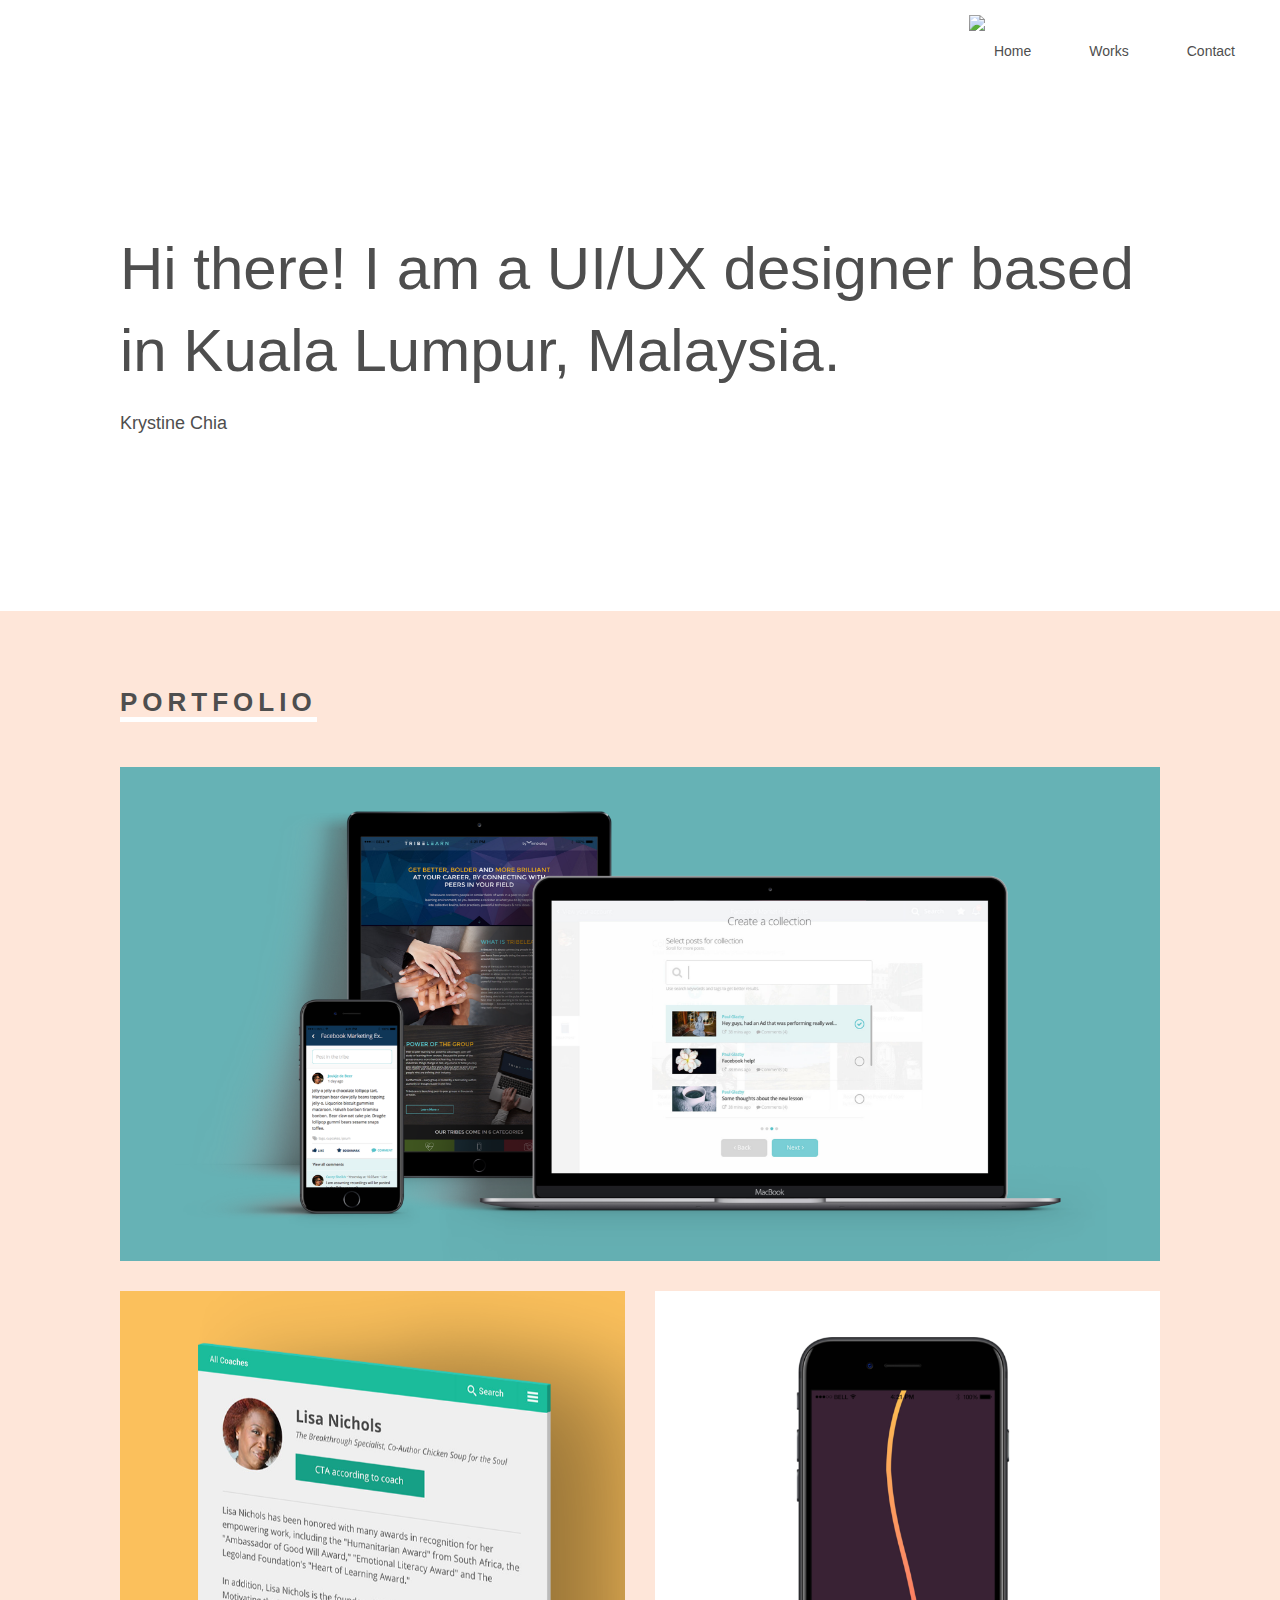
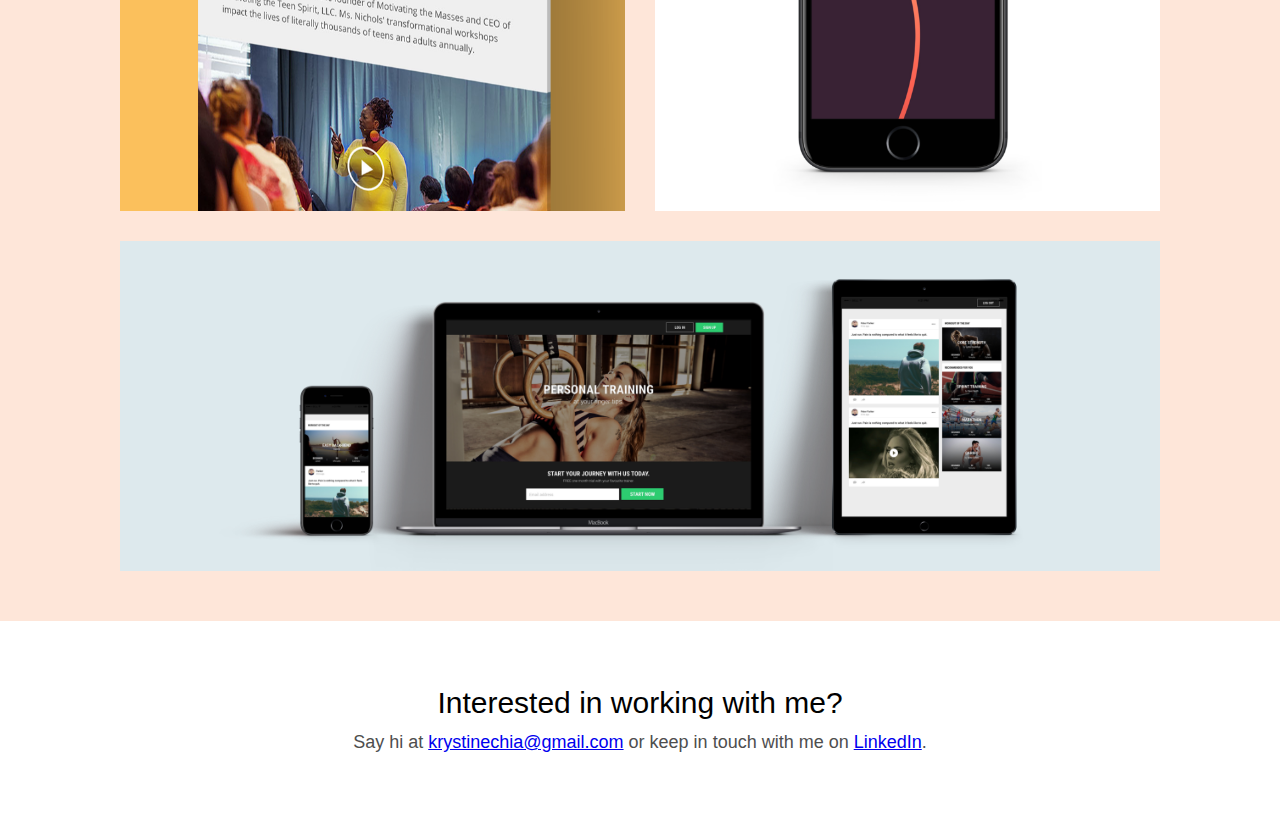
==== commit f7977185: "Edited images" ====
--- a/index.html
+++ b/index.html
@@ -87,7 +87,7 @@
 
           <a href="/tribelearn"><div class="container">
           
-            <img src="/Users/kryst/Documents/krystinechia.github.io/assets/images/port-1.png" class="image">
+            <img src="/assets/images/port-1.png" class="image">
 
               <div class="overlay"> 
 
@@ -101,7 +101,7 @@
 
           <a href="/coaching-app"><div class="container-half">
 
-            <img src="/Users/kryst/Documents/krystinechia.github.io/assets/images/port-2.png" class="image-half">
+            <img src="/assets/images/port-2.png" class="image-half">
 
                 <div class="overlay"> 
 
@@ -116,7 +116,7 @@
 
           <a href="/sleepsound"><div class="container-half right">
 
-            <img src="/Users/kryst/Documents/krystinechia.github.io/assets/images/port-3.png" class="image-half">
+            <img src="/assets/images/port-3.png" class="image-half">
 
                 <div class="overlay"> 
 
@@ -131,7 +131,7 @@
 
           <a href="/additional-projects"><div class="container">
           
-            <img src="/Users/kryst/Documents/krystinechia.github.io/assets/images/port-4.png" class="image">
+            <img src="/assets/images/port-4.png" class="image">
 
               <div class="overlay"> 
 
